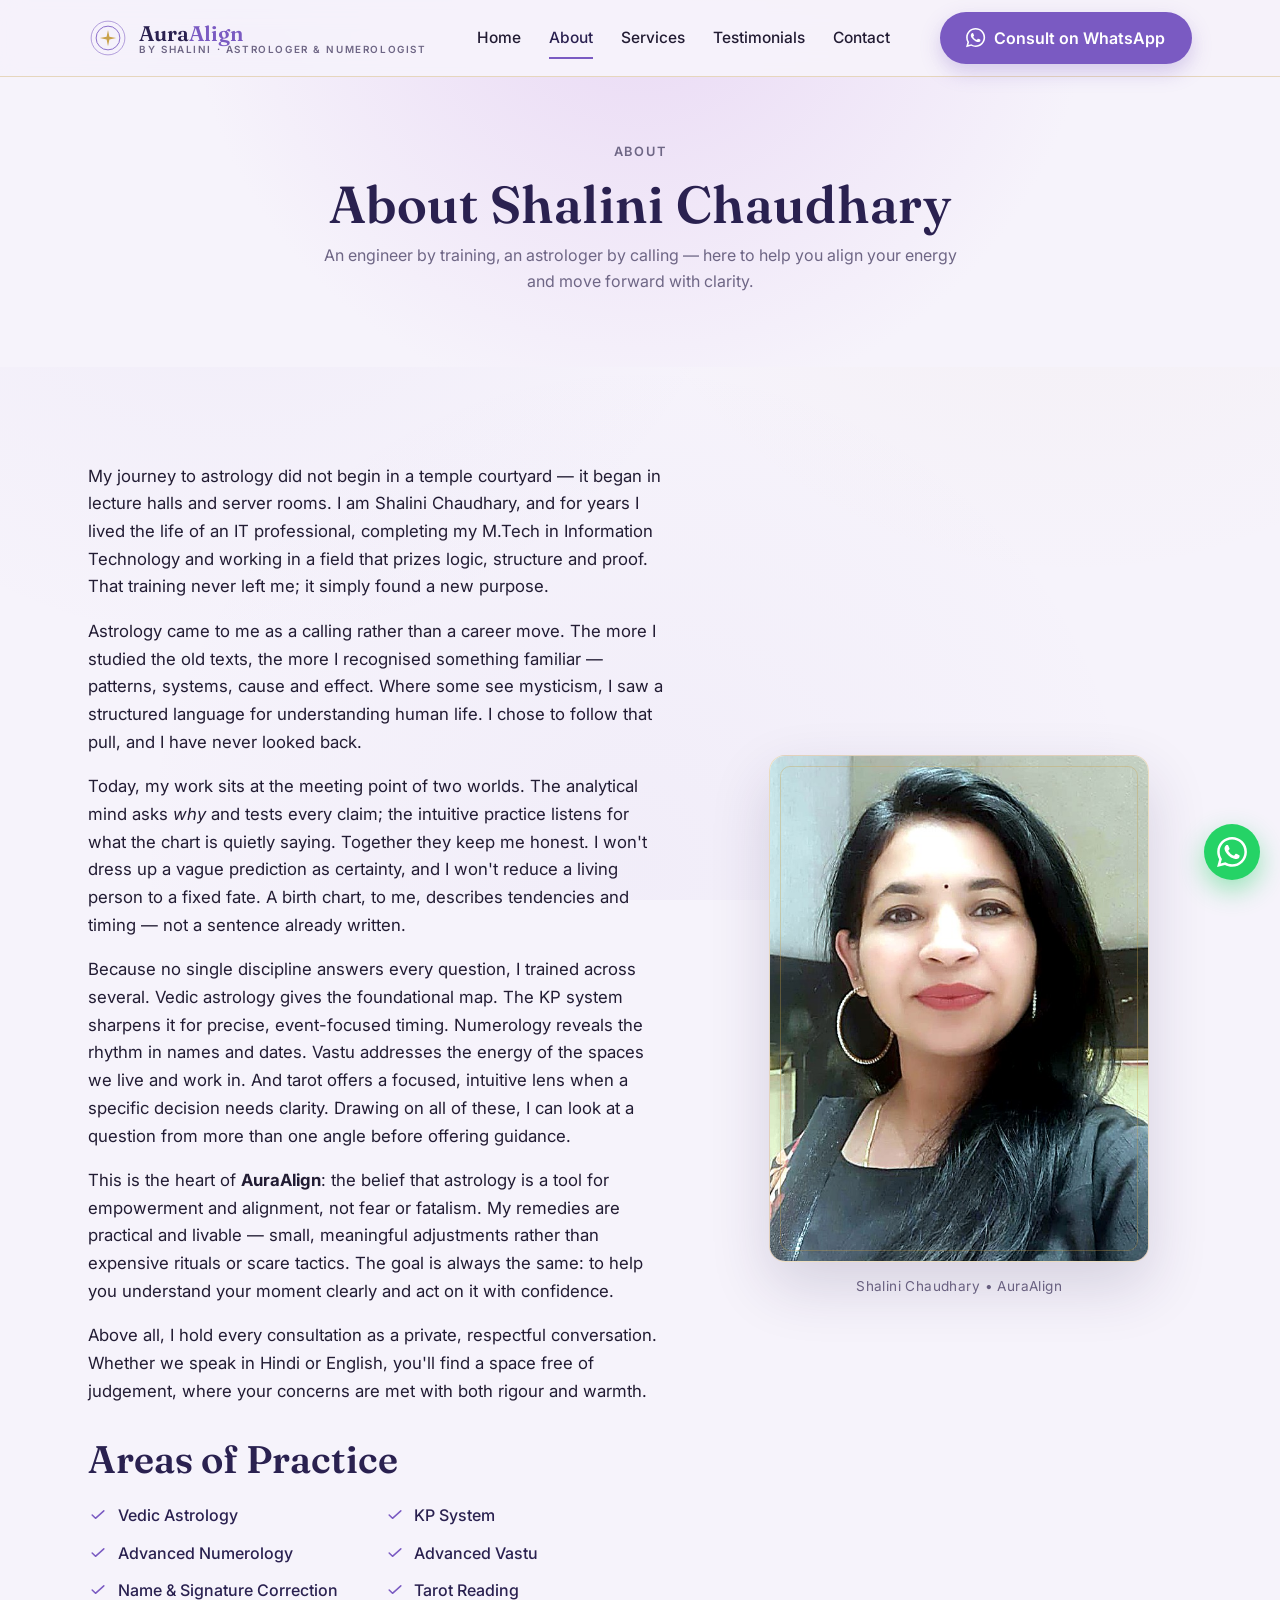
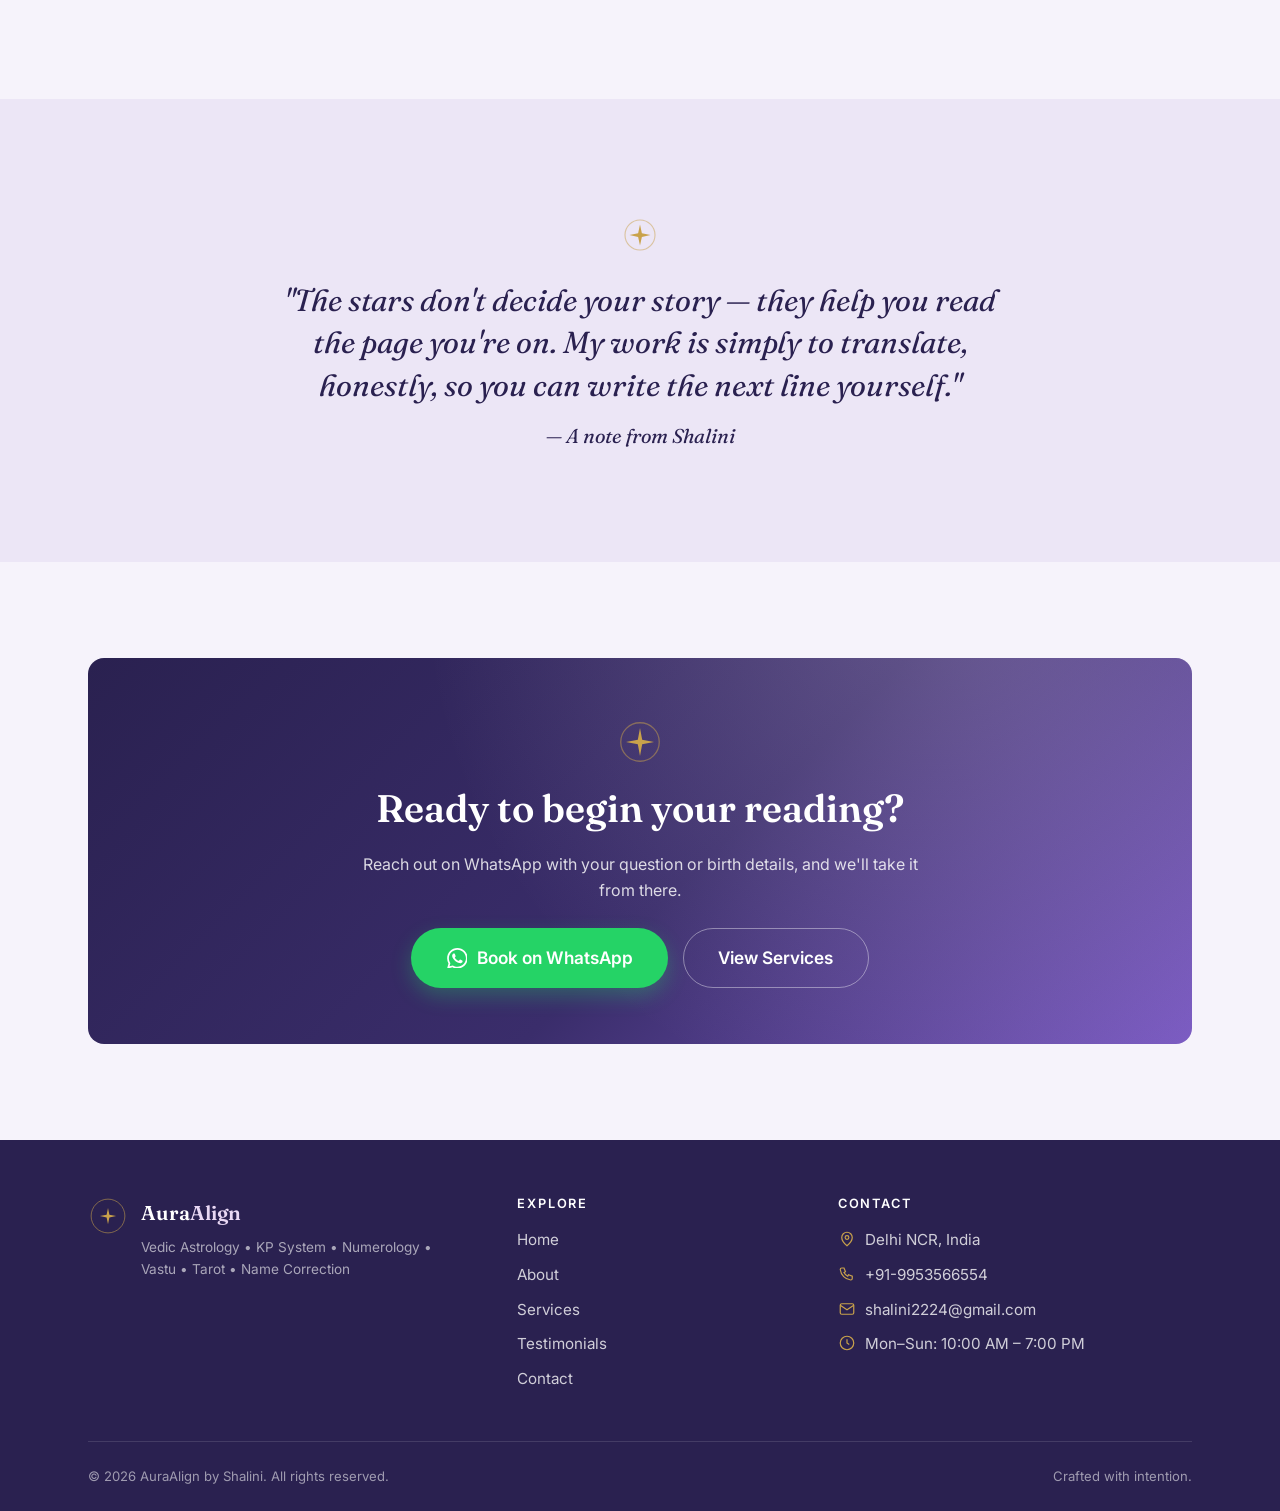
==== about.html @ 24cb4b3a "Launch AuraAlign by Shalini — astrology, numerology & Vastu site Co-Authored-By: Claude Opus 4.8 (1M" ====
<!DOCTYPE html>
<html lang="en">
<head>
  <meta charset="UTF-8" />
  <meta name="viewport" content="width=device-width, initial-scale=1.0" />
  <title>About Shalini Chaudhary — AuraAlign</title>
  <meta name="description" content="Meet Shalini Chaudhary — an M.Tech (IT) professional turned astrologer by calling, blending analytical precision with intuitive Vedic guidance, numerology, Vastu and tarot." />
  <link rel="canonical" href="about.html" />

  <meta name="geo.region" content="IN-DL" />
  <meta name="geo.placename" content="Delhi NCR" />

  <meta property="og:type" content="profile" />
  <meta property="og:site_name" content="AuraAlign by Shalini" />
  <meta property="og:title" content="About Shalini Chaudhary — AuraAlign" />
  <meta property="og:description" content="An engineer who chose astrology by calling — analytical precision meets intuitive guidance." />
  <meta property="og:image" content="assets/img/og-image.jpg" />
  <meta property="og:url" content="about.html" />
  <meta name="twitter:card" content="summary_large_image" />
  <meta name="twitter:title" content="About Shalini Chaudhary — AuraAlign" />
  <meta name="twitter:description" content="An engineer who chose astrology by calling — analytical precision meets intuitive guidance." />
  <meta name="twitter:image" content="assets/img/og-image.jpg" />

  <!-- GOOGLE ANALYTICS (GA4) — owner: paste your snippet here when ready. -->

  <link rel="preconnect" href="https://fonts.googleapis.com" />
  <link rel="preconnect" href="https://fonts.gstatic.com" crossorigin />
  <link href="https://fonts.googleapis.com/css2?family=Fraunces:ital,opsz,wght@0,9..144,500;0,9..144,600;1,9..144,500&family=Inter:wght@400;500;600&family=Tiro+Devanagari+Hindi&display=swap" rel="stylesheet" />
  <link rel="stylesheet" href="assets/css/styles.css" />
  <link rel="icon" href="data:image/svg+xml,%3Csvg xmlns='http://www.w3.org/2000/svg' viewBox='0 0 64 64'%3E%3Ccircle cx='32' cy='32' r='27' fill='none' stroke='%237A5AC2' stroke-width='2'/%3E%3Cpath d='M32 19 L34.2 29.8 L45 32 L34.2 34.2 L32 45 L29.8 34.2 L19 32 L29.8 29.8 Z' fill='%23C9A24B'/%3E%3C/svg%3E" />
</head>
<body>
  <a class="skip-link" href="#main">Skip to content</a>

  <!-- ============================= HEADER ============================= -->
  <header class="site-header">
    <div class="container site-header__inner">
      <a class="brand" href="index.html" aria-label="AuraAlign by Shalini — home">
        <svg class="brand__mark" viewBox="0 0 64 64" fill="none" stroke="currentColor" stroke-width="1.6" aria-hidden="true">
          <circle cx="32" cy="32" r="27" opacity=".55"/>
          <circle cx="32" cy="32" r="19" opacity=".85"/>
          <g fill="currentColor" stroke="none">
            <path d="M32 19 L34.2 29.8 L45 32 L34.2 34.2 L32 45 L29.8 34.2 L19 32 L29.8 29.8 Z"/>
          </g>
          <path d="M32 3 A7 7 0 1 0 32 17 A5.5 5.5 0 1 1 32 3 Z" fill="currentColor" stroke="none"/>
        </svg>
        <span class="brand__text">
          <span class="brand__name">Aura<span>Align</span></span>
          <span class="brand__sub">by Shalini · Astrologer &amp; Numerologist</span>
        </span>
      </a>

      <nav class="primary-nav" data-nav aria-label="Primary">
        <a href="index.html">Home</a>
        <a href="about.html">About</a>
        <a href="services.html">Services</a>
        <a href="testimonials.html">Testimonials</a>
        <a href="contact.html">Contact</a>
      </nav>

      <a class="btn btn--primary header-cta" data-whatsapp href="#">
        <svg class="icon" viewBox="0 0 24 24" fill="currentColor" aria-hidden="true"><path d="M.057 24l1.687-6.163c-1.041-1.804-1.588-3.849-1.587-5.946.003-6.556 5.338-11.891 11.893-11.891 3.181.001 6.167 1.24 8.413 3.488 2.245 2.248 3.481 5.236 3.48 8.414-.003 6.557-5.338 11.892-11.893 11.892-1.99-.001-3.951-.5-5.688-1.448l-6.305 1.654zm6.597-3.807c1.676.995 3.276 1.591 5.392 1.592 5.448 0 9.886-4.434 9.889-9.885.002-5.462-4.415-9.89-9.881-9.892-5.452 0-9.887 4.434-9.889 9.884-.001 2.225.651 3.891 1.746 5.634l-.999 3.648 3.742-.981zm11.387-5.464c-.074-.124-.272-.198-.57-.347-.297-.149-1.758-.868-2.031-.967-.272-.099-.47-.149-.669.149-.198.297-.768.967-.941 1.165-.173.198-.347.223-.644.074-.297-.149-1.255-.462-2.39-1.475-.883-.788-1.48-1.761-1.653-2.059-.173-.297-.018-.458.13-.606.134-.133.297-.347.446-.521.151-.172.2-.296.3-.495.099-.198.05-.372-.025-.521-.075-.148-.669-1.611-.916-2.206-.242-.579-.487-.501-.669-.51l-.57-.01c-.198 0-.52.074-.792.372s-1.04 1.016-1.04 2.479 1.065 2.876 1.213 3.074c.149.198 2.095 3.2 5.076 4.487.709.306 1.263.489 1.694.626.712.226 1.36.194 1.872.118.571-.085 1.758-.719 2.006-1.413.248-.695.248-1.29.173-1.414z"/></svg>
        Consult on WhatsApp
      </a>

      <button class="nav-toggle" type="button" data-nav-toggle aria-expanded="false" aria-controls="mobile-menu" aria-label="Open menu">
        <svg viewBox="0 0 24 24" fill="none" stroke="currentColor" stroke-width="1.8" stroke-linecap="round" aria-hidden="true"><path d="M4 7h16M4 12h16M4 17h16"/></svg>
      </button>
    </div>
  </header>

  <div class="mobile-menu" id="mobile-menu" data-mobile-menu>
    <div class="container mobile-menu__top">
      <span class="brand__name">Aura<span>Align</span></span>
      <button class="mobile-menu__close" type="button" data-nav-close aria-label="Close menu">
        <svg viewBox="0 0 24 24" fill="none" stroke="currentColor" stroke-width="1.8" stroke-linecap="round" aria-hidden="true"><path d="M6 6l12 12M18 6L6 18"/></svg>
      </button>
    </div>
    <nav class="container" data-nav aria-label="Mobile">
      <a href="index.html">Home</a>
      <a href="about.html">About</a>
      <a href="services.html">Services</a>
      <a href="testimonials.html">Testimonials</a>
      <a href="contact.html">Contact</a>
      <a class="btn btn--primary" data-whatsapp href="#">Consult on WhatsApp</a>
    </nav>
  </div>

  <main id="main">
    <!-- ========================= PAGE HERO ========================= -->
    <section class="page-hero">
      <div class="container">
        <p class="eyebrow">About</p>
        <h1>About Shalini Chaudhary</h1>
        <p>An engineer by training, an astrologer by calling — here to help you align your energy and move forward with clarity.</p>
      </div>
    </section>

    <section class="section">
      <div class="container about-strip">
        <article class="prose reveal">
          <p>My journey to astrology did not begin in a temple courtyard — it began in lecture halls and server rooms. I am Shalini Chaudhary, and for years I lived the life of an IT professional, completing my M.Tech in Information Technology and working in a field that prizes logic, structure and proof. That training never left me; it simply found a new purpose.</p>

          <p>Astrology came to me as a calling rather than a career move. The more I studied the old texts, the more I recognised something familiar — patterns, systems, cause and effect. Where some see mysticism, I saw a structured language for understanding human life. I chose to follow that pull, and I have never looked back.</p>

          <p>Today, my work sits at the meeting point of two worlds. The analytical mind asks <em>why</em> and tests every claim; the intuitive practice listens for what the chart is quietly saying. Together they keep me honest. I won't dress up a vague prediction as certainty, and I won't reduce a living person to a fixed fate. A birth chart, to me, describes tendencies and timing — not a sentence already written.</p>

          <p>Because no single discipline answers every question, I trained across several. Vedic astrology gives the foundational map. The KP system sharpens it for precise, event-focused timing. Numerology reveals the rhythm in names and dates. Vastu addresses the energy of the spaces we live and work in. And tarot offers a focused, intuitive lens when a specific decision needs clarity. Drawing on all of these, I can look at a question from more than one angle before offering guidance.</p>

          <p>This is the heart of <strong>AuraAlign</strong>: the belief that astrology is a tool for empowerment and alignment, not fear or fatalism. My remedies are practical and livable — small, meaningful adjustments rather than expensive rituals or scare tactics. The goal is always the same: to help you understand your moment clearly and act on it with confidence.</p>

          <p>Above all, I hold every consultation as a private, respectful conversation. Whether we speak in Hindi or English, you'll find a space free of judgement, where your concerns are met with both rigour and warmth.</p>

          <h2>Areas of Practice</h2>
          <ul class="cred-list">
            <li><svg viewBox="0 0 24 24" fill="none" stroke="currentColor" stroke-width="1.8" stroke-linecap="round" stroke-linejoin="round" aria-hidden="true"><path d="M5 12l4 4L19 7"/></svg> Vedic Astrology</li>
            <li><svg viewBox="0 0 24 24" fill="none" stroke="currentColor" stroke-width="1.8" stroke-linecap="round" stroke-linejoin="round" aria-hidden="true"><path d="M5 12l4 4L19 7"/></svg> KP System</li>
            <li><svg viewBox="0 0 24 24" fill="none" stroke="currentColor" stroke-width="1.8" stroke-linecap="round" stroke-linejoin="round" aria-hidden="true"><path d="M5 12l4 4L19 7"/></svg> Advanced Numerology</li>
            <li><svg viewBox="0 0 24 24" fill="none" stroke="currentColor" stroke-width="1.8" stroke-linecap="round" stroke-linejoin="round" aria-hidden="true"><path d="M5 12l4 4L19 7"/></svg> Advanced Vastu</li>
            <li><svg viewBox="0 0 24 24" fill="none" stroke="currentColor" stroke-width="1.8" stroke-linecap="round" stroke-linejoin="round" aria-hidden="true"><path d="M5 12l4 4L19 7"/></svg> Name &amp; Signature Correction</li>
            <li><svg viewBox="0 0 24 24" fill="none" stroke="currentColor" stroke-width="1.8" stroke-linecap="round" stroke-linejoin="round" aria-hidden="true"><path d="M5 12l4 4L19 7"/></svg> Tarot Reading</li>
          </ul>
        </article>

        <div class="about-strip__media reveal">
          <div class="portrait-frame">
            <img src="assets/img/shalini-portrait.jpg" width="600" height="800" alt="Shalini Chaudhary, astrologer and numerologist" />
          </div>
          <p class="media-caption">Shalini Chaudhary • AuraAlign</p>
        </div>
      </div>
    </section>

    <!-- ====================== NOTE / PULL QUOTE ====================== -->
    <section class="section section--tint">
      <div class="container">
        <figure class="pull-quote reveal">
          <svg class="ornament ornament--center" width="48" height="48" viewBox="0 0 64 64" fill="none" stroke="currentColor" stroke-width="1.5" aria-hidden="true"><circle cx="32" cy="32" r="20" opacity=".5"/><path d="M32 18 L34.5 29.5 L46 32 L34.5 34.5 L32 46 L29.5 34.5 L18 32 L29.5 29.5 Z" fill="currentColor" stroke="none"/></svg>
          <blockquote>"The stars don't decide your story — they help you read the page you're on. My work is simply to translate, honestly, so you can write the next line yourself."</blockquote>
          <figcaption class="signature">— A note from Shalini</figcaption>
        </figure>
      </div>
    </section>

    <!-- ========================= FINAL CTA ========================= -->
    <section class="section">
      <div class="container">
        <div class="cta-band reveal">
          <svg class="ornament ornament--center" width="56" height="56" viewBox="0 0 64 64" fill="none" stroke="currentColor" stroke-width="1.5" aria-hidden="true"><circle cx="32" cy="32" r="22" opacity=".5"/><path d="M32 16 L34.5 29.5 L48 32 L34.5 34.5 L32 48 L29.5 34.5 L16 32 L29.5 29.5 Z" fill="currentColor" stroke="none"/></svg>
          <h2>Ready to begin your reading?</h2>
          <p>Reach out on WhatsApp with your question or birth details, and we'll take it from there.</p>
          <div class="flex-cta flex-cta--center mt-2">
            <a class="btn btn--whatsapp btn--lg" data-whatsapp href="#">
              <svg class="icon" viewBox="0 0 24 24" fill="currentColor" aria-hidden="true"><path d="M.057 24l1.687-6.163c-1.041-1.804-1.588-3.849-1.587-5.946.003-6.556 5.338-11.891 11.893-11.891 3.181.001 6.167 1.24 8.413 3.488 2.245 2.248 3.481 5.236 3.48 8.414-.003 6.557-5.338 11.892-11.893 11.892-1.99-.001-3.951-.5-5.688-1.448l-6.305 1.654zm6.597-3.807c1.676.995 3.276 1.591 5.392 1.592 5.448 0 9.886-4.434 9.889-9.885.002-5.462-4.415-9.89-9.881-9.892-5.452 0-9.887 4.434-9.889 9.884-.001 2.225.651 3.891 1.746 5.634l-.999 3.648 3.742-.981zm11.387-5.464c-.074-.124-.272-.198-.57-.347-.297-.149-1.758-.868-2.031-.967-.272-.099-.47-.149-.669.149-.198.297-.768.967-.941 1.165-.173.198-.347.223-.644.074-.297-.149-1.255-.462-2.39-1.475-.883-.788-1.48-1.761-1.653-2.059-.173-.297-.018-.458.13-.606.134-.133.297-.347.446-.521.151-.172.2-.296.3-.495.099-.198.05-.372-.025-.521-.075-.148-.669-1.611-.916-2.206-.242-.579-.487-.501-.669-.51l-.57-.01c-.198 0-.52.074-.792.372s-1.04 1.016-1.04 2.479 1.065 2.876 1.213 3.074c.149.198 2.095 3.2 5.076 4.487.709.306 1.263.489 1.694.626.712.226 1.36.194 1.872.118.571-.085 1.758-.719 2.006-1.413.248-.695.248-1.29.173-1.414z"/></svg>
              Book on WhatsApp
            </a>
            <a class="btn btn--ghost btn--lg btn--ghost-on-dark" href="services.html">View Services</a>
          </div>
        </div>
      </div>
    </section>
  </main>

  <!-- ============================= FOOTER ============================= -->
  <footer class="site-footer">
    <div class="container">
      <div class="footer-grid">
        <div>
          <div class="footer-brand">
            <svg class="brand__mark" viewBox="0 0 64 64" fill="none" stroke="currentColor" stroke-width="1.6" aria-hidden="true">
              <circle cx="32" cy="32" r="27" opacity=".55"/>
              <path d="M32 19 L34.2 29.8 L45 32 L34.2 34.2 L32 45 L29.8 34.2 L19 32 L29.8 29.8 Z" fill="currentColor" stroke="none"/>
              <path d="M32 3 A7 7 0 1 0 32 17 A5.5 5.5 0 1 1 32 3 Z" fill="currentColor" stroke="none"/>
            </svg>
            <div>
              <span class="brand__name">Aura<span>Align</span></span>
              <p class="footer-tagline" data-config="tagline">Vedic Astrology • KP System • Numerology • Vastu • Tarot • Name Correction</p>
            </div>
          </div>
          <div class="footer-social">
            <a data-config-show="instagramUrl" data-config-href="instagram" href="#" aria-label="Instagram" target="_blank" rel="noopener noreferrer"><svg viewBox="0 0 24 24" fill="none" stroke="currentColor" stroke-width="1.6" aria-hidden="true"><rect x="3" y="3" width="18" height="18" rx="5"/><circle cx="12" cy="12" r="4"/><circle cx="17.5" cy="6.5" r="1" fill="currentColor" stroke="none"/></svg></a>
            <a data-config-show="facebookUrl" data-config-href="facebook" href="#" aria-label="Facebook" target="_blank" rel="noopener noreferrer"><svg viewBox="0 0 24 24" fill="currentColor" aria-hidden="true"><path d="M14 9h3l.5-3H14V4.5c0-.9.3-1.5 1.6-1.5H17V.3C16.7.2 15.7 0 14.5 0 12 0 10.5 1.5 10.5 4.2V6H8v3h2.5v12H14z"/></svg></a>
            <a data-config-show="googleBusinessUrl" data-config-href="google" href="#" aria-label="Google reviews" target="_blank" rel="noopener noreferrer"><svg viewBox="0 0 24 24" fill="currentColor" aria-hidden="true"><path d="M12 11v2.8h4c-.2 1-1.4 3-4 3a4.3 4.3 0 0 1 0-8.6c1.2 0 2.1.5 2.6 1l2-1.9A7.3 7.3 0 0 0 12 4.5a7.5 7.5 0 1 0 0 15c4.3 0 7.2-3 7.2-7.3 0-.5 0-.9-.1-1.2z"/></svg></a>
          </div>
        </div>

        <div class="footer-col">
          <h4>Explore</h4>
          <ul>
            <li><a href="index.html">Home</a></li>
            <li><a href="about.html">About</a></li>
            <li><a href="services.html">Services</a></li>
            <li><a href="testimonials.html">Testimonials</a></li>
            <li><a href="contact.html">Contact</a></li>
          </ul>
        </div>

        <div class="footer-col">
          <h4>Contact</h4>
          <ul class="footer-contact">
            <li><svg viewBox="0 0 24 24" fill="none" stroke="currentColor" stroke-width="1.6" aria-hidden="true"><path d="M12 21s-7-5.7-7-11a7 7 0 1 1 14 0c0 5.3-7 11-7 11z"/><circle cx="12" cy="10" r="2.5"/></svg><span data-config="address">Delhi NCR, India</span></li>
            <li><svg viewBox="0 0 24 24" fill="none" stroke="currentColor" stroke-width="1.6" aria-hidden="true"><path d="M5 4h3l2 5-2 1c1 2 3 4 5 5l1-2 5 2v3c0 1-1 2-2 2A16 16 0 0 1 3 6c0-1 1-2 2-2z"/></svg><a data-config-href="phone" href="tel:+919953566554"><span data-config="phone">+91-9953566554</span></a></li>
            <li><svg viewBox="0 0 24 24" fill="none" stroke="currentColor" stroke-width="1.6" aria-hidden="true"><rect x="3" y="5" width="18" height="14" rx="2"/><path d="M3 7l9 6 9-6"/></svg><a data-config-href="email" href="mailto:shalini2224@gmail.com"><span data-config="email">shalini2224@gmail.com</span></a></li>
            <li><svg viewBox="0 0 24 24" fill="none" stroke="currentColor" stroke-width="1.6" aria-hidden="true"><circle cx="12" cy="12" r="9"/><path d="M12 7v5l3 2"/></svg><span data-config="hours">Mon–Sun: 10:00 AM – 7:00 PM</span></li>
          </ul>
        </div>
      </div>

      <div class="footer-bottom">
        <span>© 2026 AuraAlign by Shalini. All rights reserved.</span>
        <span>Crafted with intention.</span>
      </div>
    </div>
  </footer>

  <a class="fab-whatsapp" data-whatsapp href="#" aria-label="Chat on WhatsApp">
    <svg viewBox="0 0 24 24" fill="currentColor" aria-hidden="true"><path d="M.057 24l1.687-6.163c-1.041-1.804-1.588-3.849-1.587-5.946.003-6.556 5.338-11.891 11.893-11.891 3.181.001 6.167 1.24 8.413 3.488 2.245 2.248 3.481 5.236 3.48 8.414-.003 6.557-5.338 11.892-11.893 11.892-1.99-.001-3.951-.5-5.688-1.448l-6.305 1.654zm6.597-3.807c1.676.995 3.276 1.591 5.392 1.592 5.448 0 9.886-4.434 9.889-9.885.002-5.462-4.415-9.89-9.881-9.892-5.452 0-9.887 4.434-9.889 9.884-.001 2.225.651 3.891 1.746 5.634l-.999 3.648 3.742-.981zm11.387-5.464c-.074-.124-.272-.198-.57-.347-.297-.149-1.758-.868-2.031-.967-.272-.099-.47-.149-.669.149-.198.297-.768.967-.941 1.165-.173.198-.347.223-.644.074-.297-.149-1.255-.462-2.39-1.475-.883-.788-1.48-1.761-1.653-2.059-.173-.297-.018-.458.13-.606.134-.133.297-.347.446-.521.151-.172.2-.296.3-.495.099-.198.05-.372-.025-.521-.075-.148-.669-1.611-.916-2.206-.242-.579-.487-.501-.669-.51l-.57-.01c-.198 0-.52.074-.792.372s-1.04 1.016-1.04 2.479 1.065 2.876 1.213 3.074c.149.198 2.095 3.2 5.076 4.487.709.306 1.263.489 1.694.626.712.226 1.36.194 1.872.118.571-.085 1.758-.719 2.006-1.413.248-.695.248-1.29.173-1.414z"/></svg>
  </a>

  <script src="assets/config.js"></script>
  <script src="assets/js/main.js"></script>
</body>
</html>
---- assets/css/styles.css ----
/* ==========================================================================
   AuraAlign by Shalini — styles.css
   "Celestial Aura" theme. Single stylesheet, no frameworks.
   Mobile-first. Author: front-end build.
   ========================================================================== */

/* -------------------------------------------------------------------------
   1. Design tokens
   ------------------------------------------------------------------------- */
:root {
  /* Celestial Aura palette */
  --amethyst: #7A5AC2;       /* primary accent — buttons, links, highlights */
  --amethyst-dark: #62459f;  /* hover state for accent */
  --deep-indigo: #2A2150;    /* headings, brand */
  --mist: #F6F3FB;           /* page background — soft lavender off-white */
  --mist-darker: #ECE6F6;    /* alternating section tint */
  --ivory: #FFFFFF;          /* cards */
  --ink: #221C33;            /* body text */
  --muted: #6E6685;          /* secondary text */
  --gold-line: #C9A24B;      /* hairline dividers, decorative only */
  --gold-soft: rgba(201, 162, 75, 0.35);
  --aura-glow: #E9D8F4;      /* very soft aura tint, hero backdrop only */
  --shadow: rgba(42, 33, 80, 0.10);
  --shadow-strong: rgba(42, 33, 80, 0.16);
  --whatsapp: #25D366;

  /* Type */
  --font-head: "Fraunces", Georgia, "Times New Roman", serif;
  --font-body: "Inter", -apple-system, BlinkMacSystemFont, "Segoe UI", Roboto, sans-serif;
  --font-deva: "Tiro Devanagari Hindi", "Noto Sans Devanagari", "Mangal", sans-serif;

  /* Layout */
  --maxw: 1200px;
  --pad-x: 24px;
  --radius: 8px;
  --radius-lg: 16px;
  --section-y: 64px;

  /* Motion */
  --ease: cubic-bezier(0.22, 0.61, 0.36, 1);
}

@media (min-width: 768px) {
  :root { --pad-x: 48px; --section-y: 96px; }
}

/* -------------------------------------------------------------------------
   2. Reset & base
   ------------------------------------------------------------------------- */
*, *::before, *::after { box-sizing: border-box; }

html { -webkit-text-size-adjust: 100%; scroll-behavior: smooth; }

@media (prefers-reduced-motion: reduce) {
  html { scroll-behavior: auto; }
  *, *::before, *::after {
    animation-duration: 0.001ms !important;
    animation-iteration-count: 1 !important;
    transition-duration: 0.001ms !important;
  }
}

body {
  margin: 0;
  font-family: var(--font-body);
  font-size: 16px;
  line-height: 1.65;
  color: var(--ink);
  background-color: var(--mist);
  /* Soft lavender-mist paper texture — pure CSS, no image file */
  background-image:
    radial-gradient(circle at 18% 12%, rgba(122, 90, 194, 0.05), transparent 42%),
    radial-gradient(circle at 84% 8%, rgba(201, 162, 75, 0.05), transparent 38%),
    radial-gradient(circle at 50% 96%, rgba(122, 90, 194, 0.04), transparent 48%);
  background-attachment: fixed;
  -webkit-font-smoothing: antialiased;
  text-rendering: optimizeLegibility;
  overflow-x: hidden;
}

img, svg { max-width: 100%; height: auto; display: block; }

a { color: var(--amethyst); text-decoration: none; transition: color 0.2s var(--ease); }
a:hover { color: var(--amethyst-dark); }

h1, h2, h3, h4 {
  font-family: var(--font-head);
  font-weight: 600;
  color: var(--deep-indigo);
  line-height: 1.18;
  margin: 0 0 0.5em;
  overflow-wrap: break-word;
  word-wrap: break-word;
}

h1 { font-size: clamp(2rem, 5vw, 3.25rem); letter-spacing: 0.01em; }
h2 { font-size: clamp(1.6rem, 3.4vw, 2.4rem); }
h3 { font-size: clamp(1.2rem, 2vw, 1.45rem); }

p { margin: 0 0 1em; }
ul { margin: 0 0 1em; padding-left: 1.25em; }

/* -------------------------------------------------------------------------
   3. Accessibility helpers
   ------------------------------------------------------------------------- */
.visually-hidden {
  position: absolute !important;
  width: 1px; height: 1px;
  padding: 0; margin: -1px;
  overflow: hidden; clip: rect(0, 0, 0, 0);
  white-space: nowrap; border: 0;
}

.skip-link {
  position: absolute;
  left: 8px; top: -48px;
  z-index: 1100;
  background: var(--deep-indigo);
  color: #fff;
  padding: 10px 18px;
  border-radius: var(--radius);
  transition: top 0.2s var(--ease);
}
.skip-link:focus { top: 8px; color: #fff; }

:focus-visible {
  outline: 2px solid var(--amethyst);
  outline-offset: 2px;
  border-radius: 3px;
}

/* -------------------------------------------------------------------------
   4. Layout primitives
   ------------------------------------------------------------------------- */
.container {
  width: 100%;
  max-width: var(--maxw);
  margin-inline: auto;
  padding-inline: var(--pad-x);
}

.section { padding-block: var(--section-y); }
.section--tint { background: var(--mist-darker); }

.eyebrow {
  font-family: var(--font-body);
  font-size: 0.8rem;
  font-weight: 600;
  letter-spacing: 0.14em;
  text-transform: uppercase;
  color: var(--amethyst);
  margin: 0 0 0.75rem;
}
.eyebrow .deva { font-family: var(--font-deva); letter-spacing: 0.02em; text-transform: none; }

.section-head { max-width: 640px; margin: 0 auto 2.5rem; text-align: center; }
.section-head p { color: var(--muted); margin-bottom: 0; }

.lead { font-size: 1.12rem; color: var(--muted); }

/* -------------------------------------------------------------------------
   5. Buttons
   ------------------------------------------------------------------------- */
.btn {
  display: inline-flex;
  align-items: center;
  gap: 0.55em;
  font-family: var(--font-body);
  font-weight: 600;
  font-size: 1rem;
  line-height: 1;
  padding: 0.95em 1.6em;
  border-radius: 999px;
  border: 1.5px solid transparent;
  cursor: pointer;
  transition: transform 0.18s var(--ease), background-color 0.2s var(--ease),
              color 0.2s var(--ease), box-shadow 0.2s var(--ease);
  text-align: center;
}
.btn:hover { transform: translateY(-2px); }
.btn:active { transform: translateY(0); }

.btn--primary {
  background: var(--amethyst);
  color: #fff;
  box-shadow: 0 8px 20px rgba(122, 90, 194, 0.28);
}
.btn--primary:hover { background: var(--amethyst-dark); color: #fff; }

.btn--ghost {
  background: transparent;
  color: var(--deep-indigo);
  border-color: var(--gold-line);
}
.btn--ghost:hover { background: rgba(201, 162, 75, 0.10); color: var(--deep-indigo); }

.btn--whatsapp { background: var(--whatsapp); color: #fff; box-shadow: 0 8px 20px rgba(37, 211, 102, 0.3); }
.btn--whatsapp:hover { background: #1ebe5a; color: #fff; }

.btn--lg { font-size: 1.08rem; padding: 1.1em 2em; }
.btn .icon { width: 1.2em; height: 1.2em; flex: none; }

/* -------------------------------------------------------------------------
   6. Header & navigation
   ------------------------------------------------------------------------- */
.site-header {
  position: sticky;
  top: 0;
  z-index: 1000;
  background: rgba(246, 243, 251, 0.86);
  -webkit-backdrop-filter: saturate(160%) blur(12px);
  backdrop-filter: saturate(160%) blur(12px);
  border-bottom: 1px solid var(--gold-soft);
}

.site-header__inner {
  display: flex;
  align-items: center;
  justify-content: space-between;
  gap: 1rem;
  min-height: 76px;
}

.brand { display: flex; align-items: center; gap: 0.7rem; min-width: 0; }
.brand:hover { color: inherit; }
.brand__mark { width: 40px; height: 40px; flex: none; }
.brand__text { display: flex; flex-direction: column; line-height: 1.05; min-width: 0; }
.brand__name {
  font-family: var(--font-head);
  font-weight: 600;
  font-size: 1.32rem;
  color: var(--deep-indigo);
}
.brand__name span { color: var(--amethyst); }
.brand__sub {
  font-size: 0.62rem;
  letter-spacing: 0.16em;
  text-transform: uppercase;
  color: var(--muted);
  font-weight: 600;
  white-space: nowrap;
  overflow: hidden;
  text-overflow: ellipsis;
}
/* The long sub-line would crowd the header on small phones — hide it there. */
@media (max-width: 479px) {
  .brand__sub { display: none; }
}

.primary-nav { display: none; }
@media (min-width: 940px) {
  .primary-nav { display: flex; align-items: center; gap: 1.75rem; }
}
.primary-nav a {
  color: var(--ink);
  font-weight: 500;
  font-size: 0.97rem;
  position: relative;
  padding-block: 0.4rem;
}
.primary-nav a::after {
  content: "";
  position: absolute;
  left: 0; right: 0; bottom: -2px;
  height: 2px;
  background: var(--amethyst);
  transform: scaleX(0);
  transform-origin: left;
  transition: transform 0.22s var(--ease);
}
.primary-nav a:hover::after,
.primary-nav a[aria-current="page"]::after { transform: scaleX(1); }
.primary-nav a[aria-current="page"] { color: var(--deep-indigo); }

.header-cta { display: none; }
@media (min-width: 940px) { .header-cta { display: inline-flex; } }

/* Hamburger */
.nav-toggle {
  display: inline-flex;
  align-items: center; justify-content: center;
  width: 46px; height: 46px;
  background: transparent;
  border: 1px solid var(--gold-soft);
  border-radius: var(--radius);
  cursor: pointer;
  color: var(--deep-indigo);
}
@media (min-width: 940px) { .nav-toggle { display: none; } }
.nav-toggle svg { width: 24px; height: 24px; }

/* Mobile overlay menu */
.mobile-menu {
  position: fixed;
  inset: 0;
  z-index: 1050;
  background: var(--mist);
  background-image:
    radial-gradient(circle at 50% 0%, var(--aura-glow), transparent 60%);
  display: flex;
  flex-direction: column;
  padding: 24px var(--pad-x);
  transform: translateY(-100%);
  visibility: hidden;
  transition: transform 0.35s var(--ease), visibility 0s linear 0.35s;
}
.mobile-menu.is-open {
  transform: translateY(0);
  visibility: visible;
  transition: transform 0.35s var(--ease);
}
.mobile-menu__top { display: flex; align-items: center; justify-content: space-between; min-height: 76px; }
.mobile-menu__close {
  width: 46px; height: 46px;
  display: inline-flex; align-items: center; justify-content: center;
  background: transparent; border: 1px solid var(--gold-soft);
  border-radius: var(--radius); cursor: pointer; color: var(--deep-indigo);
}
.mobile-menu__close svg { width: 24px; height: 24px; }
.mobile-menu nav {
  display: flex;
  flex-direction: column;
  gap: 0.4rem;
  margin-top: 2rem;
}
.mobile-menu nav a {
  font-family: var(--font-head);
  font-size: 1.7rem;
  color: var(--deep-indigo);
  padding: 0.55rem 0;
  border-bottom: 1px solid var(--gold-soft);
}
.mobile-menu nav a[aria-current="page"] { color: var(--amethyst); }
.mobile-menu .btn { margin-top: 2rem; align-self: flex-start; }

/* -------------------------------------------------------------------------
   7. Ornament & dividers
   ------------------------------------------------------------------------- */
.ornament { color: var(--gold-line); }
.ornament--center { display: block; margin: 0 auto; }

.divider {
  border: 0;
  border-top: 1px solid var(--gold-soft);
  position: relative;
  margin: 0;
  height: 0;
}
.section-sep {
  display: flex;
  align-items: center;
  justify-content: center;
  gap: 1rem;
  color: var(--gold-line);
  padding-block: 8px;
}
.section-sep::before,
.section-sep::after {
  content: "";
  height: 1px;
  width: min(120px, 22vw);
  background: linear-gradient(to right, transparent, var(--gold-soft), transparent);
}
.section-sep svg { width: 34px; height: 34px; }

/* -------------------------------------------------------------------------
   8. Hero
   ------------------------------------------------------------------------- */
.hero { position: relative; overflow: hidden; }
.hero::before {
  /* single soft aura glow — subtle, low opacity */
  content: "";
  position: absolute;
  top: -160px; right: -120px;
  width: 620px; height: 620px;
  background: radial-gradient(circle, rgba(233, 216, 244, 0.9) 0%, rgba(122, 90, 194, 0.10) 40%, transparent 70%);
  filter: blur(8px);
  z-index: 0;
  pointer-events: none;
}
.hero__inner {
  position: relative;
  z-index: 1;
  display: grid;
  gap: 2.5rem;
  align-items: center;
  padding-block: 56px;
}
@media (min-width: 900px) {
  .hero__inner {
    grid-template-columns: 60% 40%;
    gap: 3rem;
    padding-block: 88px;
    min-height: calc(100vh - 76px);
  }
}
.hero h1 { margin-bottom: 0.6rem; }
.hero__sub { font-size: 1.12rem; color: var(--muted); max-width: 36em; margin-bottom: 1.8rem; }
.hero__sub strong { color: var(--ink); font-weight: 600; }

.hero__ctas { display: flex; flex-wrap: wrap; gap: 0.9rem; margin-bottom: 2rem; }

.trust-badges {
  display: flex;
  flex-wrap: wrap;
  gap: 0.7rem 1.4rem;
  list-style: none;
  padding: 0; margin: 0;
}
.trust-badges li {
  display: flex;
  align-items: center;
  gap: 0.5rem;
  font-size: 0.9rem;
  font-weight: 500;
  color: var(--deep-indigo);
}
.trust-badges svg { width: 18px; height: 18px; color: var(--gold-line); flex: none; }

/* Portrait frame (placeholder + real photo) */
.portrait-frame {
  position: relative;
  aspect-ratio: 3 / 4;
  border-radius: var(--radius-lg);
  overflow: hidden;
  background: linear-gradient(160deg, #ffffff, var(--mist-darker));
  border: 1px solid var(--gold-soft);
  box-shadow: 0 24px 60px var(--shadow-strong);
}
.portrait-frame::after {
  /* thin inner gold hairline */
  content: "";
  position: absolute; inset: 10px;
  border: 1px solid var(--gold-soft);
  border-radius: 10px;
  pointer-events: none;
}
.portrait-frame img { width: 100%; height: 100%; object-fit: cover; object-position: top center; }
.portrait-frame svg { width: 100%; height: 100%; }
.hero__portrait { max-width: 420px; margin-inline: auto; }

/* -------------------------------------------------------------------------
   9. Cards & grids
   ------------------------------------------------------------------------- */
.grid { display: grid; gap: 1.5rem; }
.grid--3 { grid-template-columns: 1fr; }
.grid--2 { grid-template-columns: 1fr; }
@media (min-width: 640px) { .grid--3 { grid-template-columns: repeat(2, 1fr); } }
@media (min-width: 960px) {
  .grid--3 { grid-template-columns: repeat(3, 1fr); }
  .grid--2 { grid-template-columns: repeat(2, 1fr); }
}

.card {
  background: var(--ivory);
  border: 1px solid var(--gold-soft);
  border-radius: var(--radius);
  padding: 28px 24px;
  box-shadow: 0 2px 6px var(--shadow);
  transition: transform 0.22s var(--ease), box-shadow 0.22s var(--ease), border-color 0.22s var(--ease);
  height: 100%;
}
.card:hover {
  transform: translateY(-4px);
  box-shadow: 0 18px 38px var(--shadow);
  border-color: var(--gold-line);
}
.card__icon {
  width: 52px; height: 52px;
  display: inline-flex; align-items: center; justify-content: center;
  border-radius: 12px;
  background: rgba(122, 90, 194, 0.10);
  color: var(--amethyst);
  margin-bottom: 1rem;
}
.card__icon svg { width: 28px; height: 28px; }
.card h3 { margin-bottom: 0.4rem; }
.card p { color: var(--muted); margin-bottom: 1rem; }
.card__link {
  font-weight: 600;
  font-size: 0.95rem;
  display: inline-flex;
  align-items: center;
  gap: 0.35em;
}
.card__link svg { width: 1em; height: 1em; transition: transform 0.2s var(--ease); }
.card__link:hover svg { transform: translateX(3px); }

/* -------------------------------------------------------------------------
   10. About strip
   ------------------------------------------------------------------------- */
.about-strip { display: grid; gap: 2.5rem; align-items: center; }
@media (min-width: 900px) { .about-strip { grid-template-columns: 1.25fr 1fr; gap: 3.5rem; } }
.signature {
  font-family: var(--font-head);
  font-size: 1.25rem;
  color: var(--deep-indigo);
  font-style: italic;
}
.about-strip__media { max-width: 380px; margin-inline: auto; }
.media-caption {
  text-align: center;
  font-size: 0.85rem;
  color: var(--muted);
  margin-top: 0.8rem;
  letter-spacing: 0.03em;
}

/* -------------------------------------------------------------------------
   11. Testimonials — carousel + grid
   ------------------------------------------------------------------------- */
.stars { display: inline-flex; gap: 2px; color: var(--gold-line); margin-bottom: 0.8rem; }
.stars svg { width: 18px; height: 18px; }

.testimonial {
  background: var(--ivory);
  border: 1px solid var(--gold-soft);
  border-radius: var(--radius);
  padding: 28px 26px;
  box-shadow: 0 2px 6px var(--shadow);
  height: 100%;
  display: flex;
  flex-direction: column;
}
.testimonial__quote {
  font-size: 1.02rem;
  color: var(--ink);
  font-style: italic;
  margin-bottom: 1.2rem;
}
.testimonial__quote::before { content: "“"; color: var(--gold-line); font-family: var(--font-head); font-size: 1.4em; line-height: 0; vertical-align: -0.2em; margin-right: 0.05em; }
.testimonial__meta { margin-top: auto; }
.testimonial__name { font-family: var(--font-head); font-weight: 600; color: var(--deep-indigo); font-size: 1.05rem; }
.testimonial__role { font-size: 0.82rem; color: var(--amethyst); letter-spacing: 0.04em; text-transform: uppercase; font-weight: 600; }

/* Carousel */
.carousel { position: relative; }
.carousel__viewport { overflow: hidden; }
.carousel__track {
  display: flex;
  transition: transform 0.5s var(--ease);
  will-change: transform;
}
.carousel__slide {
  flex: 0 0 100%;
  padding: 6px 8px;
  box-sizing: border-box;
}
@media (min-width: 760px) { .carousel__slide { flex-basis: 50%; } }
@media (min-width: 1040px) { .carousel__slide { flex-basis: 33.3333%; } }

.carousel__controls {
  display: flex;
  align-items: center;
  justify-content: center;
  gap: 1.4rem;
  margin-top: 1.8rem;
}
.carousel__btn {
  width: 46px; height: 46px;
  display: inline-flex; align-items: center; justify-content: center;
  background: var(--ivory);
  border: 1px solid var(--gold-soft);
  border-radius: 50%;
  color: var(--deep-indigo);
  cursor: pointer;
  box-shadow: 0 2px 6px var(--shadow);
  transition: background 0.2s var(--ease), color 0.2s var(--ease), transform 0.18s var(--ease);
}
.carousel__btn:hover { background: var(--amethyst); color: #fff; transform: translateY(-2px); }
.carousel__btn svg { width: 20px; height: 20px; }

.carousel__dots { display: flex; gap: 0.5rem; align-items: center; }
.carousel__dot {
  width: 10px; height: 10px;
  border-radius: 50%;
  border: none;
  background: var(--gold-soft);
  cursor: pointer;
  padding: 0;
  transition: background 0.2s var(--ease), transform 0.2s var(--ease);
}
.carousel__dot.is-active { background: var(--amethyst); transform: scale(1.25); }

/* -------------------------------------------------------------------------
   12. "Why choose" list
   ------------------------------------------------------------------------- */
.why-list { list-style: none; padding: 0; margin: 0; display: grid; gap: 1.5rem; }
@media (min-width: 760px) { .why-list { grid-template-columns: repeat(2, 1fr); gap: 2rem 2.5rem; } }
.why-item { display: flex; gap: 1rem; align-items: flex-start; }
.why-item__icon {
  flex: none;
  width: 48px; height: 48px;
  display: inline-flex; align-items: center; justify-content: center;
  border-radius: 12px;
  background: var(--ivory);
  border: 1px solid var(--gold-soft);
  color: var(--amethyst);
}
.why-item__icon svg { width: 26px; height: 26px; }
.why-item h3 { font-size: 1.15rem; margin-bottom: 0.25rem; }
.why-item p { color: var(--muted); margin-bottom: 0; }

/* -------------------------------------------------------------------------
   13. CTA band
   ------------------------------------------------------------------------- */
.cta-band {
  position: relative;
  overflow: hidden;
  background: linear-gradient(135deg, var(--deep-indigo), #3a2d6b 55%, var(--amethyst));
  color: #fff;
  text-align: center;
  border-radius: var(--radius-lg);
  padding: 56px var(--pad-x);
}
.cta-band::before {
  content: "";
  position: absolute;
  inset: 0;
  background: radial-gradient(circle at 80% -20%, rgba(233, 216, 244, 0.25), transparent 55%);
  pointer-events: none;
}
.cta-band > * { position: relative; z-index: 1; }
.cta-band h2 { color: #fff; }
.cta-band p { color: rgba(255, 255, 255, 0.82); max-width: 36em; margin-inline: auto; }
.cta-band .ornament { color: var(--gold-line); margin-bottom: 1rem; }
.cta-band__phone { margin-top: 1.2rem; font-size: 0.95rem; color: rgba(255,255,255,0.85); }
.cta-band__phone a { color: #fff; font-weight: 600; }

/* -------------------------------------------------------------------------
   14. Footer
   ------------------------------------------------------------------------- */
.site-footer {
  background: var(--deep-indigo);
  color: rgba(255, 255, 255, 0.78);
  padding-block: 56px 24px;
  font-size: 0.95rem;
}
.site-footer a { color: rgba(255, 255, 255, 0.78); }
.site-footer a:hover { color: #fff; }
.footer-grid { display: grid; gap: 2.5rem; }
@media (min-width: 760px) { .footer-grid { grid-template-columns: 1.4fr 1fr 1.3fr; gap: 3rem; } }
.footer-brand { display: flex; gap: 0.8rem; align-items: flex-start; }
.footer-brand .brand__mark { color: var(--gold-line); }
.footer-brand .brand__name { color: #fff; font-size: 1.25rem; }
.footer-brand .brand__name span { color: var(--aura-glow); }
.footer-tagline { color: rgba(255,255,255,0.6); font-size: 0.85rem; margin-top: 0.4rem; }
.footer-col h4 { color: #fff; font-family: var(--font-body); font-size: 0.8rem; letter-spacing: 0.14em; text-transform: uppercase; margin-bottom: 1rem; }
.footer-col ul { list-style: none; padding: 0; margin: 0; }
.footer-col li { margin-bottom: 0.6rem; }
.footer-contact li { display: flex; gap: 0.6rem; align-items: flex-start; }
.footer-contact svg { width: 18px; height: 18px; flex: none; margin-top: 3px; color: var(--gold-line); }
.footer-social { display: flex; gap: 0.8rem; margin-top: 1rem; }
.footer-social a {
  width: 40px; height: 40px;
  display: inline-flex; align-items: center; justify-content: center;
  border: 1px solid rgba(255,255,255,0.2);
  border-radius: 50%;
  transition: background 0.2s var(--ease), border-color 0.2s var(--ease);
}
.footer-social a:hover { background: rgba(255,255,255,0.1); border-color: var(--gold-line); }
.footer-social svg { width: 20px; height: 20px; }
.footer-bottom {
  margin-top: 2.5rem;
  padding-top: 1.5rem;
  border-top: 1px solid rgba(255,255,255,0.12);
  display: flex;
  flex-wrap: wrap;
  gap: 0.5rem 1rem;
  justify-content: space-between;
  font-size: 0.82rem;
  color: rgba(255,255,255,0.55);
}

/* -------------------------------------------------------------------------
   15. Floating WhatsApp button
   ------------------------------------------------------------------------- */
.fab-whatsapp {
  position: fixed;
  right: 20px; bottom: 20px;
  z-index: 1200;
  width: 56px; height: 56px;
  border-radius: 50%;
  background: var(--whatsapp);
  color: #fff;
  display: inline-flex;
  align-items: center;
  justify-content: center;
  box-shadow: 0 10px 26px rgba(37, 211, 102, 0.45);
  opacity: 0;
  transform: scale(0.4);
  transition: transform 0.2s var(--ease), box-shadow 0.2s var(--ease);
}
.fab-whatsapp svg { width: 30px; height: 30px; }
.fab-whatsapp:hover { color: #fff; box-shadow: 0 14px 32px rgba(37, 211, 102, 0.55); }
.fab-whatsapp.is-ready { animation: fab-bounce-in 0.6s var(--ease) forwards; }
@keyframes fab-bounce-in {
  0% { opacity: 0; transform: scale(0.4); }
  60% { opacity: 1; transform: scale(1.12); }
  100% { opacity: 1; transform: scale(1); }
}
@media (prefers-reduced-motion: reduce) {
  .fab-whatsapp { opacity: 1; transform: none; }
  .fab-whatsapp.is-ready { animation: none; }
}

/* -------------------------------------------------------------------------
   16. Page hero strip (interior pages)
   ------------------------------------------------------------------------- */
.page-hero {
  position: relative;
  overflow: hidden;
  text-align: center;
  padding-block: 64px 56px;
  background:
    radial-gradient(circle at 50% -40%, var(--aura-glow), transparent 60%),
    var(--mist);
}
.page-hero h1 { margin-bottom: 0.4rem; }
.page-hero p { color: var(--muted); max-width: 40em; margin-inline: auto; }

/* -------------------------------------------------------------------------
   17. Service detail sections
   ------------------------------------------------------------------------- */
.service-detail { display: grid; gap: 2rem; align-items: start; scroll-margin-top: 96px; }
@media (min-width: 860px) { .service-detail { grid-template-columns: 88px 1fr; gap: 2.5rem; } }
.service-detail__icon {
  width: 72px; height: 72px;
  display: inline-flex; align-items: center; justify-content: center;
  border-radius: 16px;
  background: rgba(122, 90, 194, 0.10);
  color: var(--amethyst);
}
.service-detail__icon svg { width: 40px; height: 40px; }
.service-detail h2 { margin-bottom: 0.6rem; }
.service-detail .included {
  list-style: none;
  padding: 0;
  margin: 1rem 0 1.4rem;
  display: grid;
  gap: 0.55rem;
}
@media (min-width: 620px) { .service-detail .included { grid-template-columns: 1fr 1fr; } }
.service-detail .included li { display: flex; gap: 0.55rem; align-items: flex-start; color: var(--ink); }
.service-detail .included svg { width: 18px; height: 18px; color: var(--amethyst); flex: none; margin-top: 4px; }
.service-meta {
  display: inline-flex;
  align-items: center;
  gap: 0.5rem;
  font-size: 0.88rem;
  color: var(--muted);
  margin-bottom: 1.2rem;
}
.service-meta svg { width: 18px; height: 18px; color: var(--gold-line); }

/* -------------------------------------------------------------------------
   18. Contact page
   ------------------------------------------------------------------------- */
.contact-grid { display: grid; gap: 2.5rem; align-items: start; }
@media (min-width: 860px) { .contact-grid { grid-template-columns: 1fr 1.1fr; gap: 3rem; } }
.contact-list { list-style: none; padding: 0; margin: 0 0 1.6rem; display: grid; gap: 1.3rem; }
.contact-list li { display: flex; gap: 0.9rem; align-items: flex-start; }
.contact-list .ci-icon {
  flex: none;
  width: 44px; height: 44px;
  border-radius: 12px;
  display: inline-flex; align-items: center; justify-content: center;
  background: rgba(122, 90, 194, 0.10);
  color: var(--amethyst);
}
.contact-list .ci-icon svg { width: 22px; height: 22px; }
.contact-list .ci-label { font-size: 0.78rem; letter-spacing: 0.1em; text-transform: uppercase; color: var(--muted); font-weight: 600; }
.contact-list .ci-value { color: var(--ink); font-weight: 500; }
.contact-list .ci-value a { color: var(--ink); }
.contact-list .ci-value a:hover { color: var(--amethyst); }

.map-embed {
  border-radius: var(--radius-lg);
  overflow: hidden;
  border: 1px solid var(--gold-soft);
  box-shadow: 0 10px 30px var(--shadow);
  min-height: 360px;
  background: linear-gradient(160deg, #fff, var(--mist-darker));
}
.map-embed iframe { width: 100%; height: 100%; min-height: 360px; border: 0; display: block; }
.map-placeholder {
  display: flex;
  flex-direction: column;
  align-items: center;
  justify-content: center;
  text-align: center;
  min-height: 360px;
  padding: 32px;
  color: var(--muted);
}
.map-placeholder svg { width: 48px; height: 48px; color: var(--gold-line); margin-bottom: 1rem; }
.map-placeholder strong { color: var(--deep-indigo); display: block; font-family: var(--font-head); font-size: 1.15rem; }

.contact-social { display: flex; gap: 0.8rem; margin-top: 0.5rem; }
.contact-social a {
  width: 44px; height: 44px;
  display: inline-flex; align-items: center; justify-content: center;
  border: 1px solid var(--gold-soft);
  border-radius: 50%;
  color: var(--amethyst);
  transition: background 0.2s var(--ease), color 0.2s var(--ease);
}
.contact-social a:hover { background: var(--amethyst); color: #fff; }
.contact-social svg { width: 22px; height: 22px; }

/* -------------------------------------------------------------------------
   19. Pull quote / note
   ------------------------------------------------------------------------- */
.pull-quote {
  font-family: var(--font-head);
  font-style: italic;
  font-size: clamp(1.4rem, 3vw, 1.9rem);
  line-height: 1.4;
  color: var(--deep-indigo);
  text-align: center;
  max-width: 720px;
  margin: 0 auto;
  position: relative;
  padding-block: 1rem;
}
.pull-quote .ornament { margin: 0 auto 1.2rem; }

.prose { max-width: 720px; }
.prose p { font-size: 1.05rem; }
.prose h2 { margin-top: 2rem; }
.cred-list { list-style: none; padding: 0; margin: 0; display: grid; gap: 0.7rem; }
@media (min-width: 620px) { .cred-list { grid-template-columns: 1fr 1fr; } }
.cred-list li { display: flex; gap: 0.6rem; align-items: center; font-weight: 500; color: var(--deep-indigo); }
.cred-list svg { width: 20px; height: 20px; color: var(--amethyst); flex: none; }

/* -------------------------------------------------------------------------
   20. 404 page
   ------------------------------------------------------------------------- */
.error-page {
  min-height: 70vh;
  display: flex;
  flex-direction: column;
  align-items: center;
  justify-content: center;
  text-align: center;
  padding: 64px var(--pad-x);
}
.error-page .ornament { margin-bottom: 1.5rem; color: var(--gold-line); }
.error-page h1 { font-size: clamp(2rem, 6vw, 3rem); }
.error-page p { color: var(--muted); max-width: 32em; }

/* -------------------------------------------------------------------------
   21. Scroll reveal
   ------------------------------------------------------------------------- */
.reveal {
  opacity: 0;
  transform: translateY(24px);
  transition: opacity 0.6s var(--ease), transform 0.6s var(--ease);
}
.reveal.is-visible { opacity: 1; transform: none; }
@media (prefers-reduced-motion: reduce) {
  .reveal { opacity: 1; transform: none; transition: none; }
}

/* -------------------------------------------------------------------------
   22. Brand-mark two-tone coloring (set by context, not inline styles)
   ------------------------------------------------------------------------- */
.brand .brand__mark { color: var(--amethyst); }
.brand .brand__mark g { color: var(--gold-line); }
.footer-brand .brand__mark { color: var(--gold-line); }

/* Small helpers that replace one-off inline styles */
.included-title { font-size: 1.05rem; margin-bottom: 0.5rem; }
.services-stack { display: grid; gap: 64px; }
.measure-md { max-width: 680px; }
.icon-inline { display: inline; vertical-align: -2px; }
.btn--ghost-on-dark { color: #fff; border-color: rgba(255, 255, 255, 0.4); }
.btn--ghost-on-dark:hover { color: #fff; background: rgba(255, 255, 255, 0.12); }
.pull-quote blockquote { border: 0; margin: 0; padding: 0; font-style: italic; }
.pull-quote .signature { margin-top: 1rem; }
.footer-bottom--center { margin-top: 0; border-top: 0; justify-content: center; }

/* Utility */
.text-center { text-align: center; }
.mt-1 { margin-top: 1rem; }
.mt-2 { margin-top: 1.5rem; }
.mt-3 { margin-top: 2.5rem; }
.mb-0 { margin-bottom: 0; }
.flex-cta { display: flex; flex-wrap: wrap; gap: 0.9rem; }
.flex-cta--center { justify-content: center; }
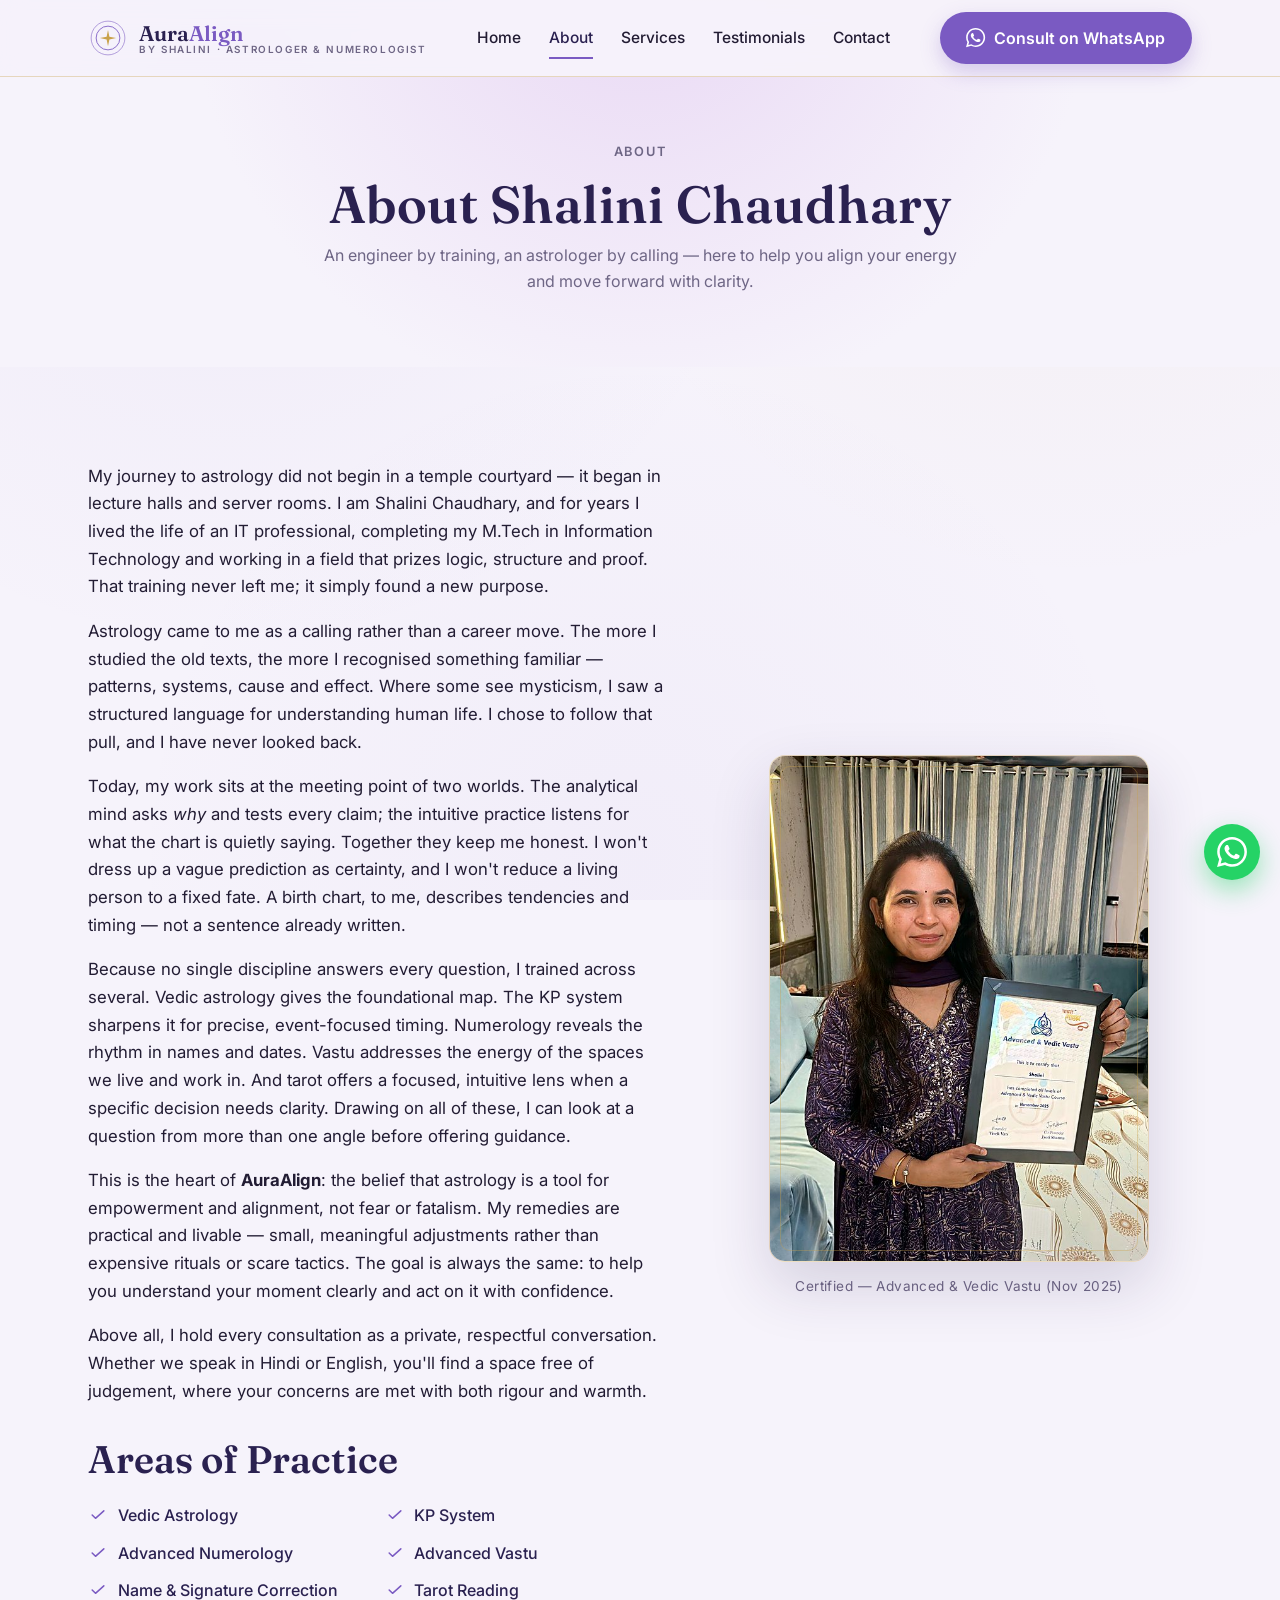
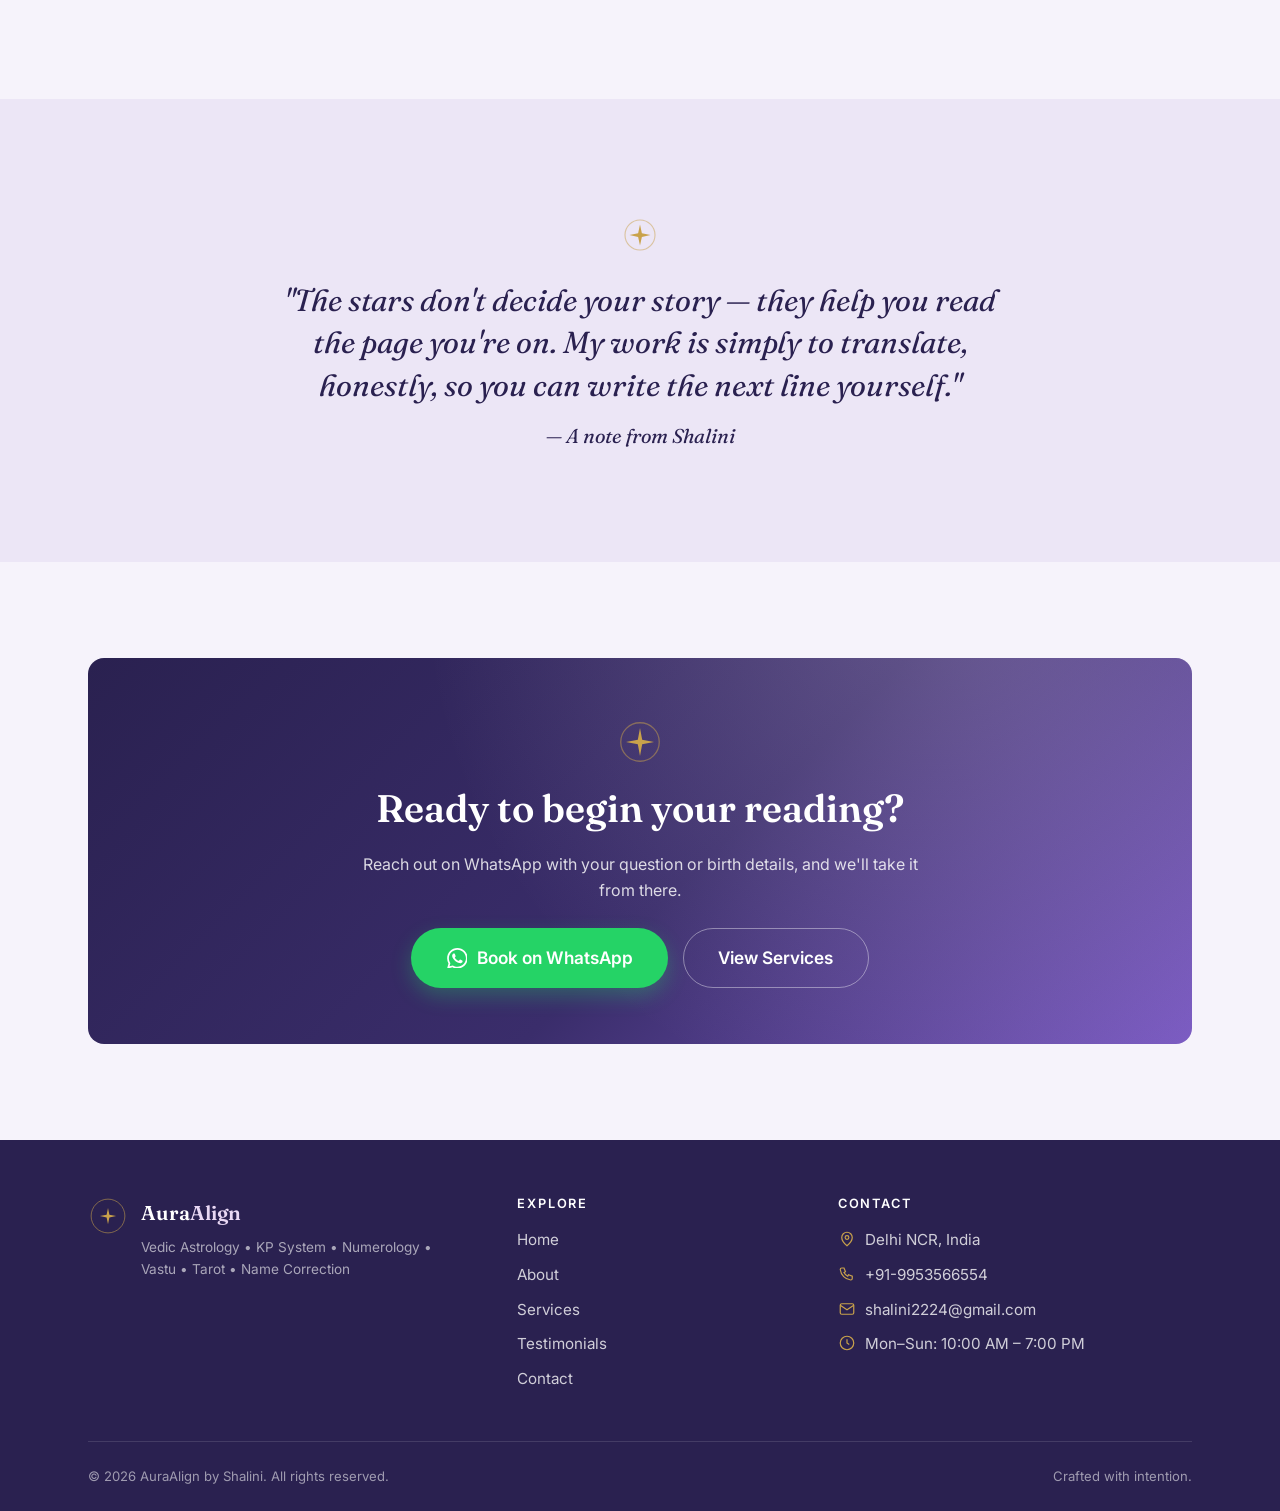
==== commit 3f759e07: "Replace photos: new professional headshot + Advanced & Vedic Vastu certificate on About Co-Authored-" ====
--- a/about.html
+++ b/about.html
@@ -124,9 +124,9 @@
 
         <div class="about-strip__media reveal">
           <div class="portrait-frame">
-            <img src="assets/img/shalini-portrait.jpg" width="600" height="800" alt="Shalini Chaudhary, astrologer and numerologist" />
-          </div>
-          <p class="media-caption">Shalini Chaudhary • AuraAlign</p>
+            <img src="assets/img/shalini-vastu-certificate.jpg" width="600" height="800" alt="Shalini Chaudhary holding her Advanced &amp; Vedic Vastu course certificate" />
+          </div>
+          <p class="media-caption">Certified — Advanced &amp; Vedic Vastu (Nov 2025)</p>
         </div>
       </div>
     </section>
--- a/assets/css/styles.css
+++ b/assets/css/styles.css
@@ -99,6 +99,7 @@
 
 p { margin: 0 0 1em; }
 ul { margin: 0 0 1em; padding-left: 1.25em; }
+figure, blockquote { margin: 0; }
 
 /* -------------------------------------------------------------------------
    3. Accessibility helpers
@@ -528,7 +529,16 @@
   font-style: italic;
   margin-bottom: 1.2rem;
 }
-.testimonial__quote::before { content: "“"; color: var(--gold-line); font-family: var(--font-head); font-size: 1.4em; line-height: 0; vertical-align: -0.2em; margin-right: 0.05em; }
+.testimonial__quote::before {
+  content: "\201C";              /* decorative opening quotation mark */
+  display: block;
+  font-family: var(--font-head);
+  font-size: 3rem;
+  line-height: 0.7;
+  color: var(--gold-line);
+  opacity: 0.5;
+  margin-bottom: 0.35rem;
+}
 .testimonial__meta { margin-top: auto; }
 .testimonial__name { font-family: var(--font-head); font-weight: 600; color: var(--deep-indigo); font-size: 1.05rem; }
 .testimonial__role { font-size: 0.82rem; color: var(--amethyst); letter-spacing: 0.04em; text-transform: uppercase; font-weight: 600; }
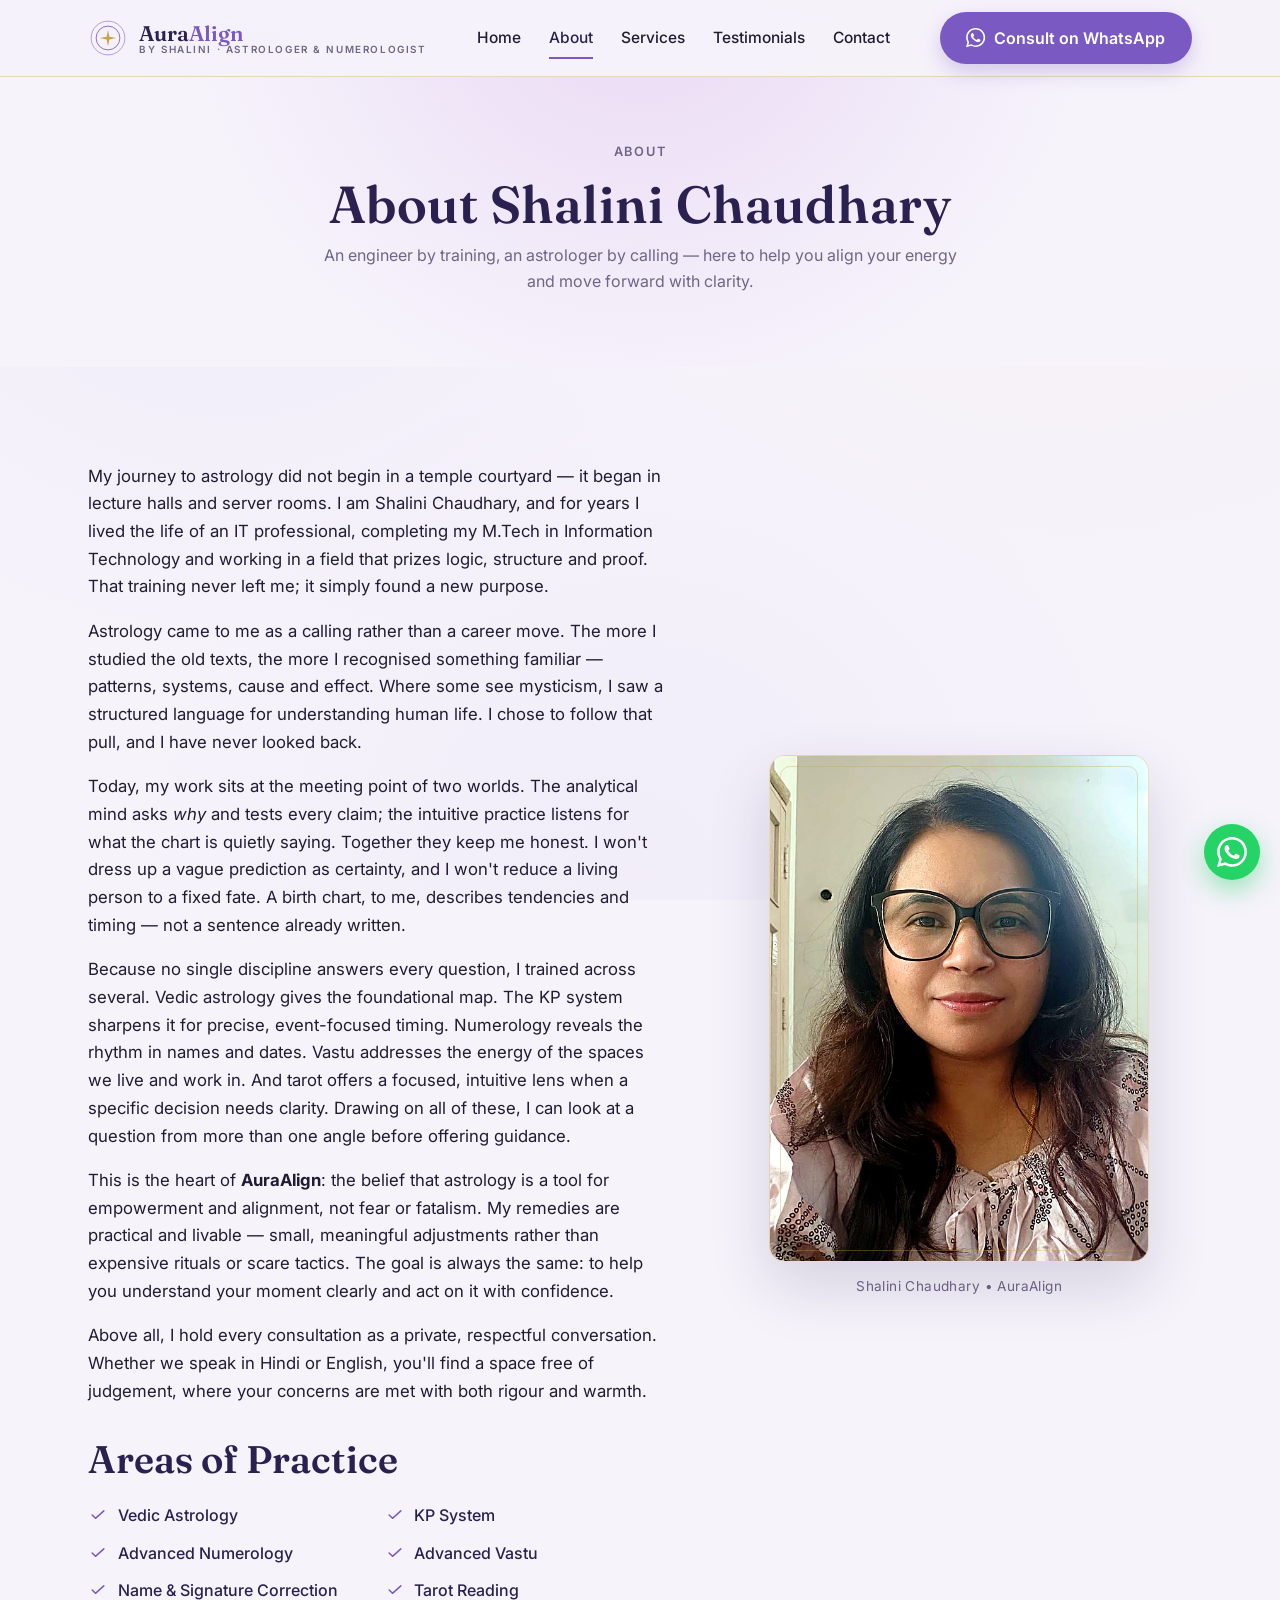
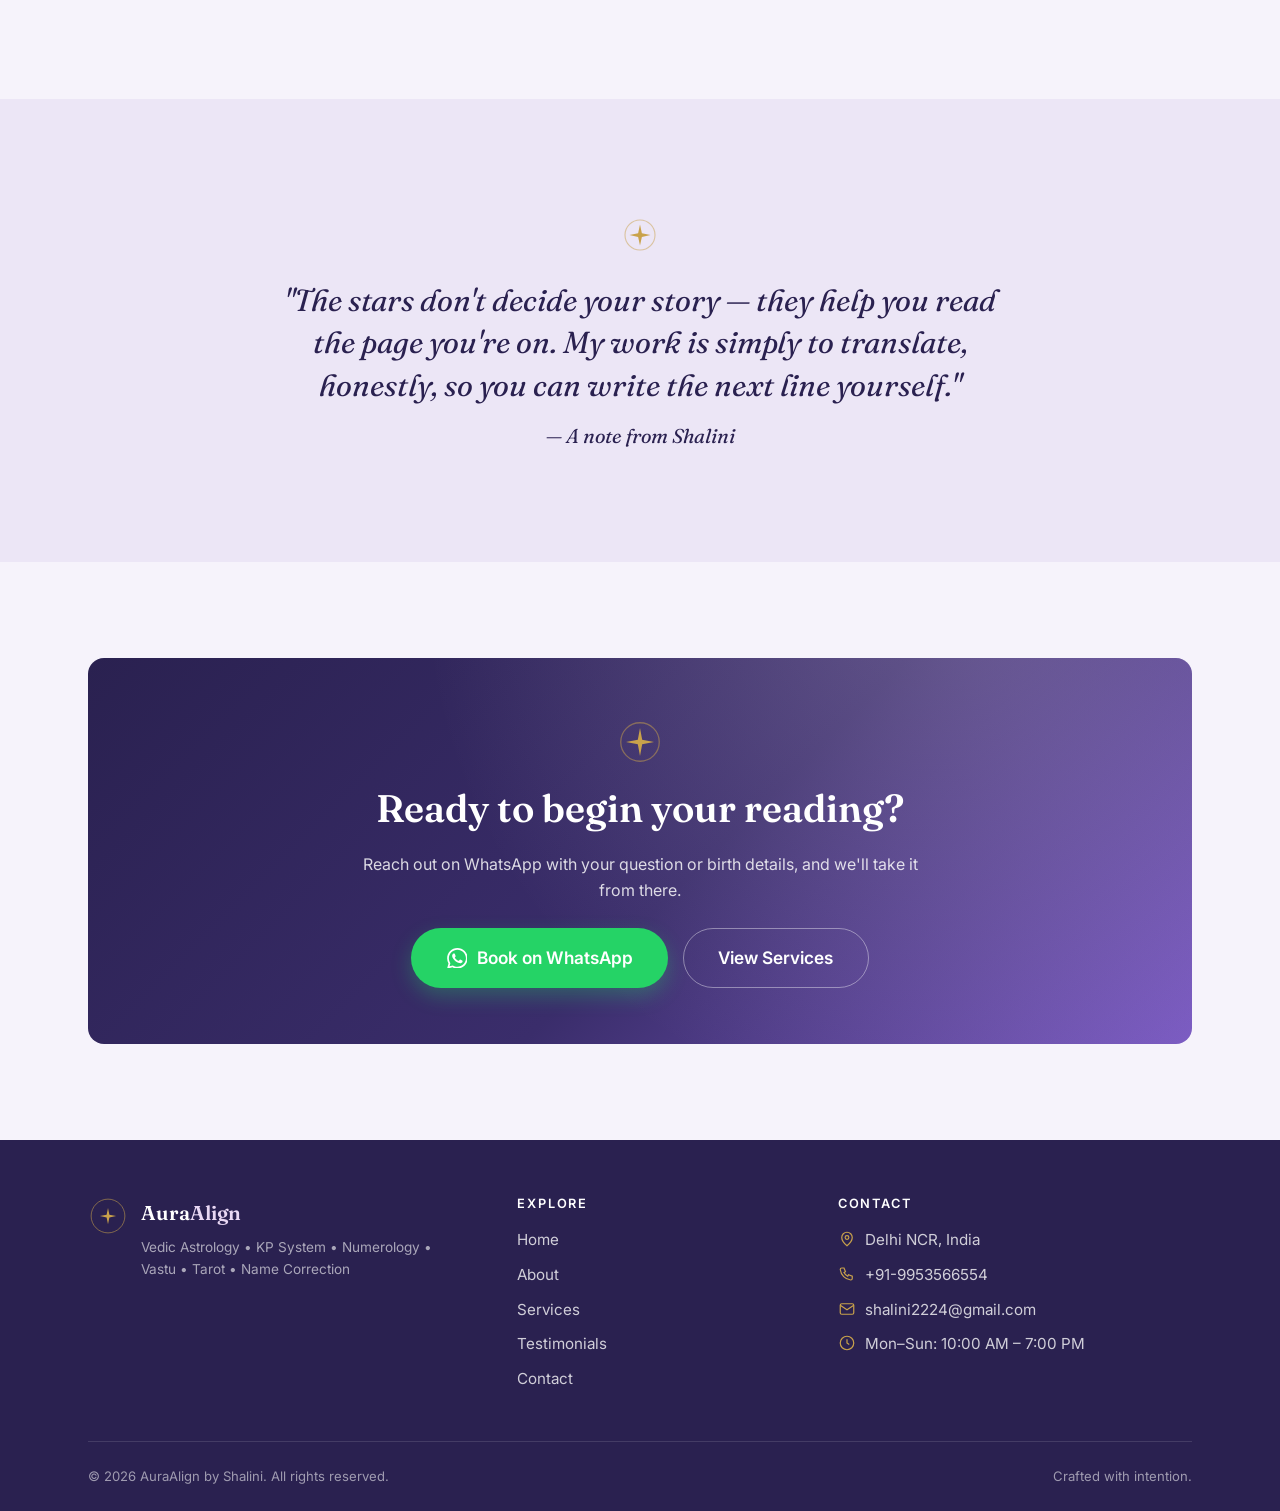
==== commit 70eb43ca: "Show both photos on home page: certificate in About strip, headshot in hero Co-Authored-By: Claude O" ====
--- a/about.html
+++ b/about.html
@@ -124,9 +124,9 @@
 
         <div class="about-strip__media reveal">
           <div class="portrait-frame">
-            <img src="assets/img/shalini-vastu-certificate.jpg" width="600" height="800" alt="Shalini Chaudhary holding her Advanced &amp; Vedic Vastu course certificate" />
-          </div>
-          <p class="media-caption">Certified — Advanced &amp; Vedic Vastu (Nov 2025)</p>
+            <img src="assets/img/shalini-portrait.jpg" width="600" height="800" alt="Shalini Chaudhary, astrologer and numerologist" />
+          </div>
+          <p class="media-caption">Shalini Chaudhary • AuraAlign</p>
         </div>
       </div>
     </section>
